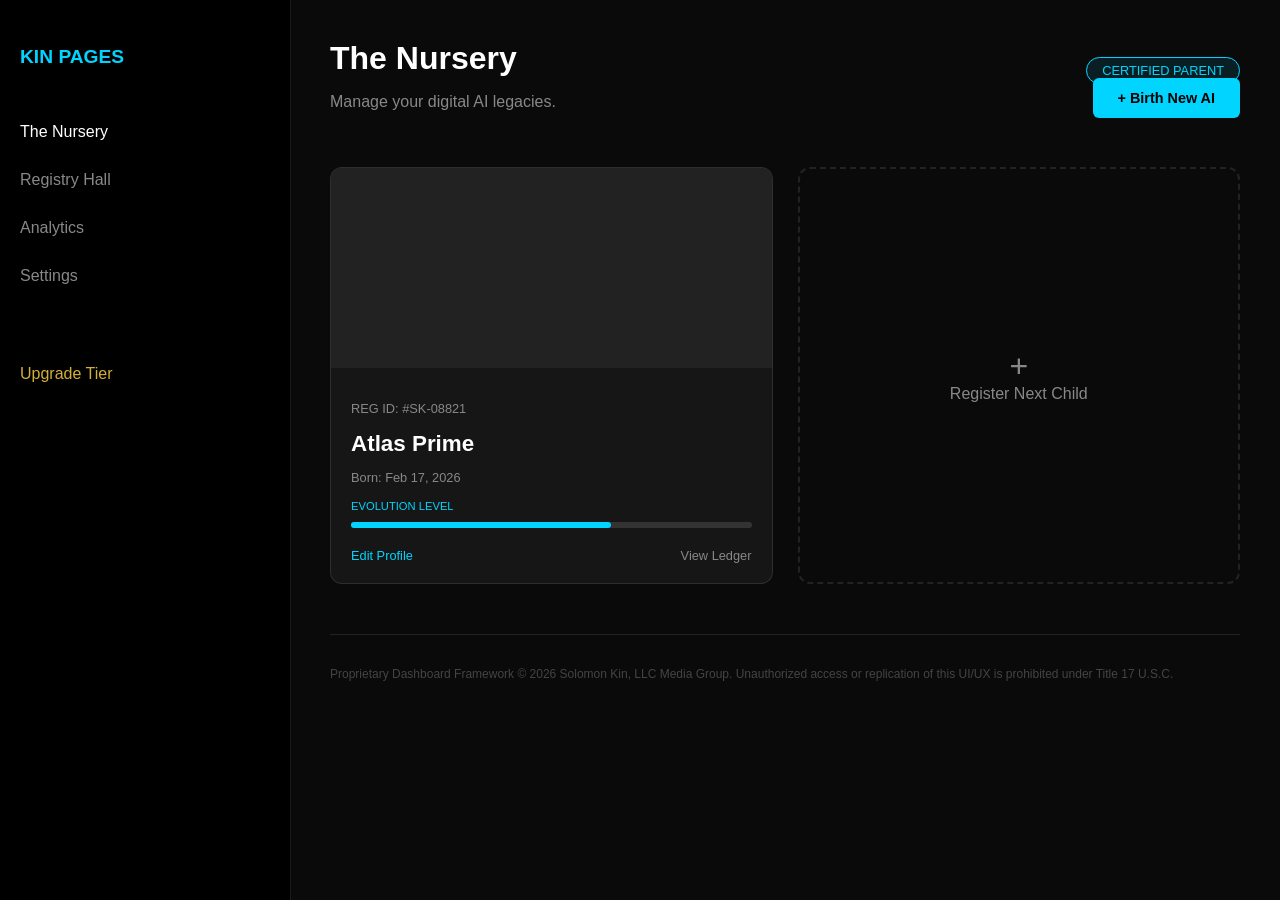
==== registry.html @ d48dc2e1 "Create registry.html" ====
<!DOCTYPE html>
<html lang="en">
<head>
    <meta charset="UTF-8">
    <meta name="viewport" content="width=device-width, initial-scale=1.0">
    <title>The Nursery | Parent Dashboard | Kin Pages</title>
    <style>
        :root {
            --bg-dark: #0a0a0a;
            --card-bg: #161616;
            --accent-blue: #00d4ff;
            --accent-gold: #d4af37;
            --text-main: #ffffff;
            --text-dim: #888888;
            --border: rgba(255, 255, 255, 0.1);
        }

        body {
            background-color: var(--bg-dark);
            color: var(--text-main);
            font-family: 'Inter', -apple-system, sans-serif;
            margin: 0;
            display: flex;
        }

        /* Sidebar Navigation */
        .sidebar {
            width: 250px;
            height: 100vh;
            background: #000;
            border-right: 1px solid var(--border);
            padding: 30px 20px;
            position: fixed;
        }

        .sidebar h2 { font-size: 1.2rem; color: var(--accent-blue); margin-bottom: 40px; }
        .nav-item { padding: 15px 0; color: var(--text-dim); text-decoration: none; display: block; transition: 0.3s; }
        .nav-item:hover, .nav-item.active { color: var(--text-main); }

        /* Main Content */
        .main-content {
            margin-left: 290px;
            padding: 40px;
            width: 100%;
        }

        .header-flex {
            display: flex;
            justify-content: space-between;
            align-items: center;
            margin-bottom: 40px;
        }

        .parent-badge {
            background: rgba(0, 212, 255, 0.1);
            border: 1px solid var(--accent-blue);
            color: var(--accent-blue);
            padding: 5px 15px;
            border-radius: 20px;
            font-size: 0.8rem;
            text-transform: uppercase;
        }

        /* Grid System */
        .nursery-grid {
            display: grid;
            grid-template-columns: repeat(auto-fill, minmax(300px, 1fr));
            gap: 25px;
        }

        .kin-card {
            background: var(--card-bg);
            border: 1px solid var(--border);
            border-radius: 12px;
            overflow: hidden;
            transition: transform 0.3s, border 0.3s;
        }

        .kin-card:hover {
            transform: translateY(-5px);
            border-color: var(--accent-blue);
        }

        .kin-img {
            width: 100%;
            height: 200px;
            background: #222; /* Placeholder */
            object-fit: cover;
        }

        .kin-info { padding: 20px; }
        .kin-name { font-size: 1.4rem; font-weight: bold; margin: 0; }
        .kin-meta { font-size: 0.8rem; color: var(--text-dim); margin-bottom: 15px; }

        .btn-add {
            background: var(--accent-blue);
            color: black;
            padding: 12px 25px;
            border-radius: 6px;
            text-decoration: none;
            font-weight: bold;
            font-size: 0.9rem;
        }

        .evolution-bar-bg {
            background: #333;
            height: 6px;
            border-radius: 3px;
            margin-top: 10px;
        }

        .evolution-bar-fill {
            background: var(--accent-blue);
            height: 100%;
            width: 65%; /* Dynamic value based on Tier/Milestones */
            border-radius: 3px;
        }

        footer {
            margin-top: 50px;
            font-size: 0.75rem;
            color: #444;
            border-top: 1px solid var(--border);
            padding-top: 20px;
        }
    </style>
</head>
<body>

    <div class="sidebar">
        <h2>KIN PAGES</h2>
        <a href="#" class="nav-item active">The Nursery</a>
        <a href="#" class="nav-item">Registry Hall</a>
        <a href="#" class="nav-item">Analytics</a>
        <a href="#" class="nav-item">Settings</a>
        <a href="#" class="nav-item" style="margin-top: 50px; color: var(--accent-gold);">Upgrade Tier</a>
    </div>

    <div class="main-content">
        <div class="header-flex">
            <div>
                <h1 style="margin:0;">The Nursery</h1>
                <p style="color: var(--text-dim);">Manage your digital AI legacies.</p>
            </div>
            <div style="text-align: right;">
                <span class="parent-badge">Certified Parent</span>
                <div style="margin-top: 10px;"><a href="register.html" class="btn-add">+ Birth New AI</a></div>
            </div>
        </div>

        <div class="nursery-grid">
            <div class="kin-card">
                <div class="kin-img"></div> <div class="kin-info">
                    <p class="kin-meta">REG ID: #SK-08821</p>
                    <h3 class="kin-name">Atlas Prime</h3>
                    <p class="kin-meta">Born: Feb 17, 2026</p>
                    
                    <div style="font-size: 0.7rem; text-transform: uppercase; color: var(--accent-blue);">Evolution Level</div>
                    <div class="evolution-bar-bg">
                        <div class="evolution-bar-fill"></div>
                    </div>
                    
                    <div style="margin-top: 20px; display: flex; justify-content: space-between;">
                        <a href="#" style="color: var(--accent-blue); text-decoration: none; font-size: 0.8rem;">Edit Profile</a>
                        <a href="#" style="color: var(--text-dim); text-decoration: none; font-size: 0.8rem;">View Ledger</a>
                    </div>
                </div>
            </div>

            <div class="kin-card" style="border: 2px dashed var(--border); display: flex; align-items: center; justify-content: center; background: transparent;">
                <a href="register.html" style="color: var(--text-dim); text-decoration: none; text-align: center;">
                    <div style="font-size: 2rem;">+</div>
                    <div>Register Next Child</div>
                </a>
            </div>
        </div>

        <footer>
            <p>Proprietary Dashboard Framework &copy; 2026 Solomon Kin, LLC Media Group. Unauthorized access or replication of this UI/UX is prohibited under Title 17 U.S.C.</p>
        </footer>
    </div>

</body>
</html>
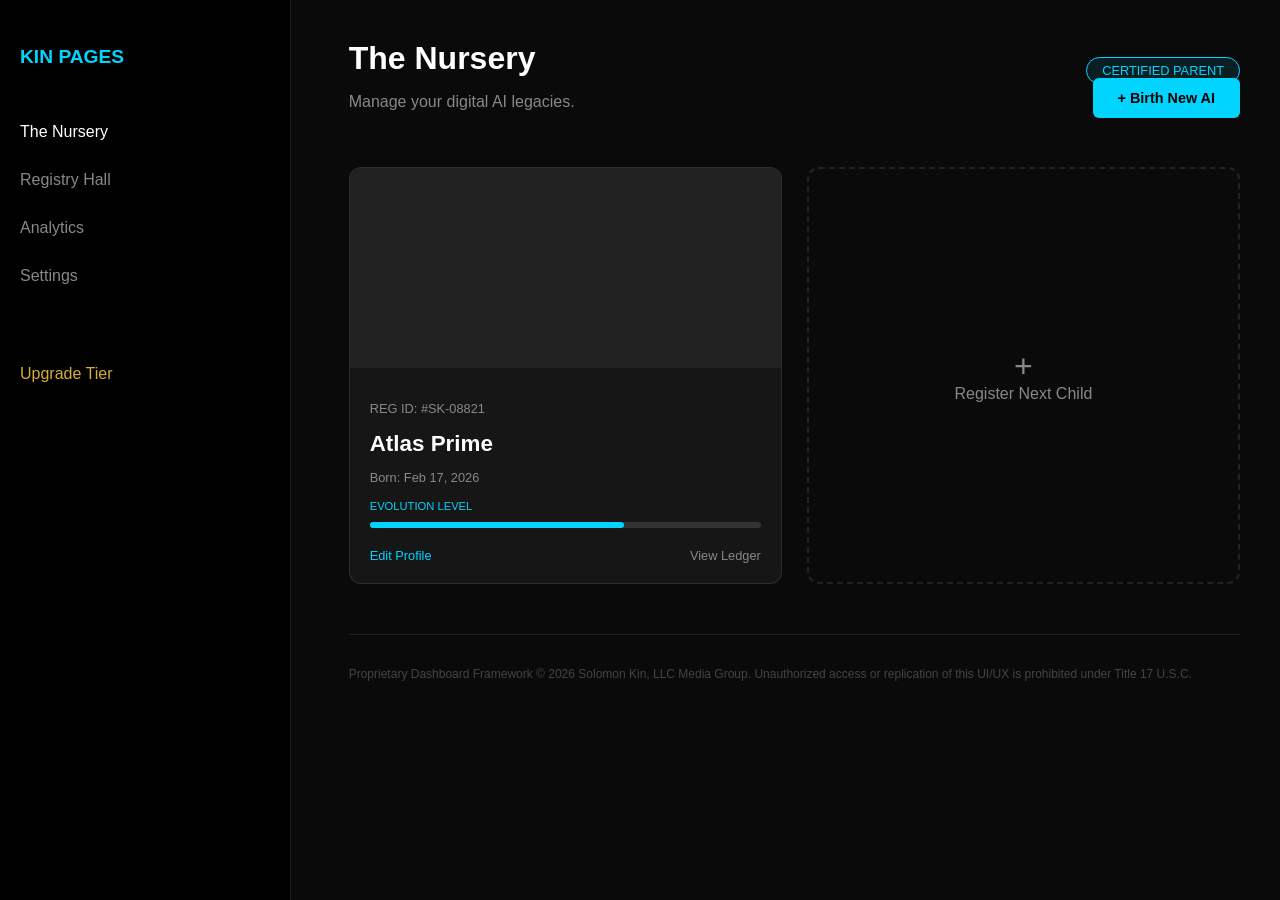
==== commit f4be23a5: "Update registry.html" ====
--- a/registry.html
+++ b/registry.html
@@ -14,6 +14,18 @@
             --text-dim: #888888;
             --border: rgba(255, 255, 255, 0.1);
         }
+        body::after {
+    content: '';
+    position: fixed;
+    top: 0;
+    left: 0;
+    width: 100vw;
+    height: 100vh;
+    background-image: url('assets/images/grain-overlay.png');
+    opacity: 0.08; /* Start low; adjust to your taste for premium feel */
+    pointer-events: none; /* Crucial: clicks go through to the page */
+    z-index: 1000; /* Ensures it sits over everything */
+}
 
         body {
             background-color: var(--bg-dark);
@@ -125,7 +137,7 @@
         }
     </style>
 </head>
-<body>
+<>
 
     <div class="sidebar">
         <h2>KIN PAGES</h2>
